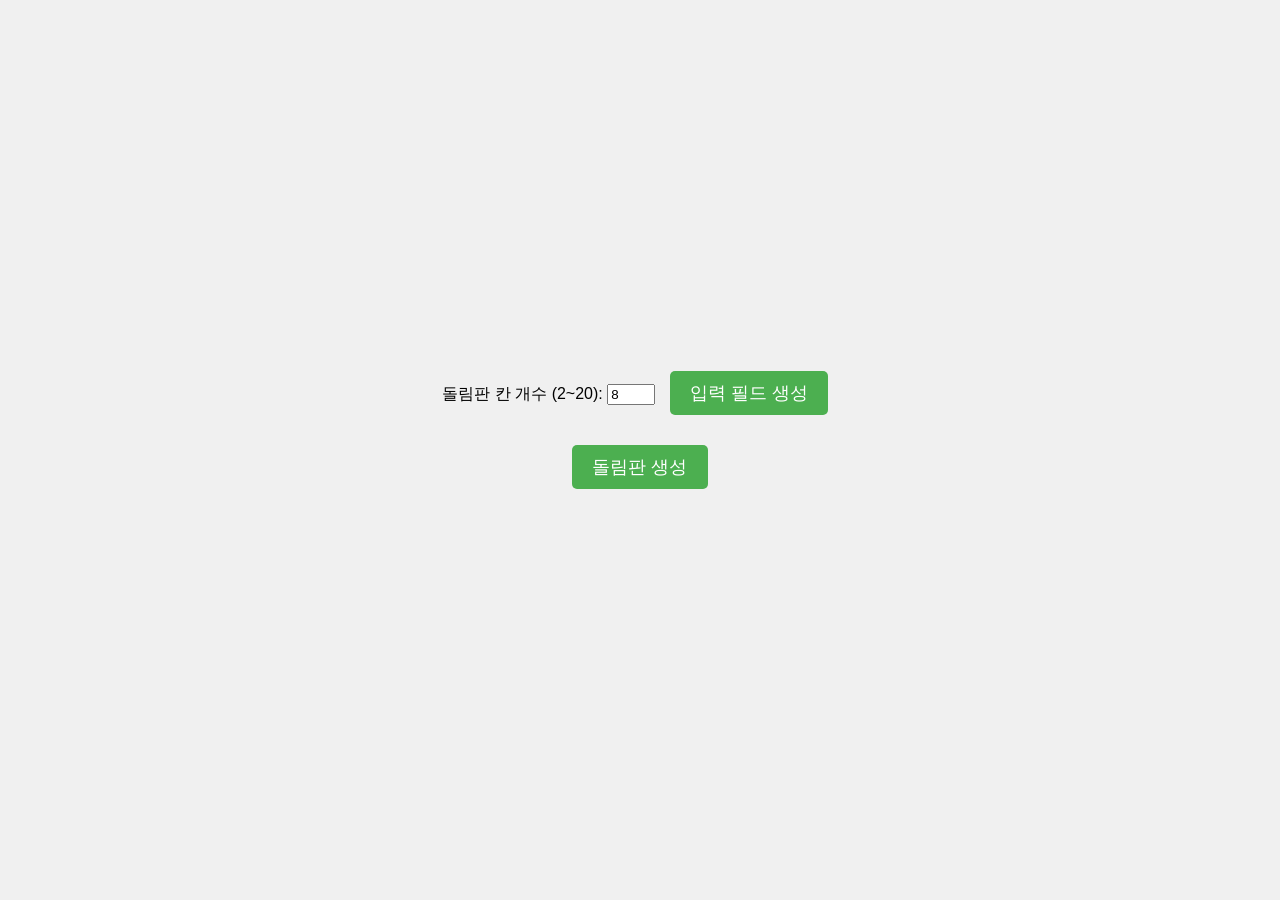
==== index.html @ 1a570a6e "init" ====
<!DOCTYPE html>
<html lang="ko">
<head>
    <meta charset="UTF-8">
    <meta name="viewport" content="width=device-width, initial-scale=1.0">
    <title>커스텀 돌림판 웹사이트</title>
    <style>
        body {
            display: flex;
            flex-direction: column;
            justify-content: center;
            align-items: center;
            height: 100vh;
            margin: 0;
            background-color: #f0f0f0;
            font-family: Arial, sans-serif;
        }
        .input-container {
            margin-bottom: 20px;
            text-align: center;
        }
        .sector-inputs {
            margin-top: 10px;
        }
        .sector-inputs input {
            width: 200px; /* 입력 필드 크기 증가 */
            margin: 5px;
        }
        .wheel-container {
            position: relative;
            width: 300px;
            height: 300px;
            display: none; /* 처음엔 숨김 */
        }
        .wheel {
            width: 100%;
            height: 100%;
            border-radius: 50%;
            background: conic-gradient(red 0% 50%, blue 50% 100%); /* 초기 예시 */
            transition: transform 2.5s ease-out; /* 속도 빠르게: 2.5초 */
            box-shadow: 0 0 10px rgba(0,0,0,0.3);
            position: relative;
        }
        .sector-label {
            position: absolute;
            top: 50%;
            left: 50%;
            transform: translate(-50%, -50%);
            width: 150px; /* 라벨 너비 조정 */
            text-align: right; /* 바깥쪽 정렬 */
            font-size: 14px;
            color: white;
            pointer-events: none;
        }
        .label-text {
            display: inline-block;
            transform: translateX(40px); /* 중심에서 바깥으로 이동 (반경 70% 정도) */
        }
        .arrow {
            position: absolute;
            bottom: -20px; /* 아래쪽으로 이동 */
            left: 50%;
            transform: translateX(-50%) rotate(180deg); /* 180도 회전 */
            width: 0;
            height: 0;
            border-left: 10px solid transparent;
            border-right: 10px solid transparent;
            border-bottom: 20px solid black; /* 원래 border-bottom 유지, 회전으로 위 향하게 */
        }
        .btn {
            padding: 10px 20px;
            font-size: 18px;
            cursor: pointer;
            background-color: #4CAF50;
            color: white;
            border: none;
            border-radius: 5px;
            margin: 10px;
        }
        .result {
            text-align: center;
            font-size: 20px;
            margin-top: 20px;
        }
    </style>
</head>
<body>
    <div class="input-container">
        <label for="sector-count">돌림판 칸 개수 (2~20):</label>
        <input type="number" id="sector-count" min="2" max="20" value="8">
        <button class="btn" onclick="generateSectorInputs()">입력 필드 생성</button>
        <div class="sector-inputs" id="sector-inputs"></div>
        <button class="btn" onclick="createWheel()">돌림판 생성</button>
    </div>
    <div class="wheel-container" id="wheel-container">
        <div class="wheel" id="wheel"></div>
        <div class="arrow"></div>
    </div>
    <button class="btn" id="spin-btn" onclick="spinWheel()" style="display:none;">돌리기</button>
    <div class="result" id="result"></div>

    <script>
        let sectors = [];
        const colors = ['red', 'orange', 'yellow', 'green', 'blue', 'indigo', 'violet', 'pink', 'cyan', 'magenta', 'lime', 'teal', 'purple', 'brown', 'gray', 'black', 'white', 'olive', 'navy', 'maroon']; // 색상 풀

        function generateSectorInputs() {
            const count = parseInt(document.getElementById('sector-count').value);
            const inputsDiv = document.getElementById('sector-inputs');
            inputsDiv.innerHTML = '';
            for (let i = 0; i < count; i++) {
                const input = document.createElement('input');
                input.type = 'text';
                input.placeholder = `칸 ${i+1} 이름`;
                inputsDiv.appendChild(input);
            }
        }

        function createWheel() {
            const countInput = document.getElementById('sector-count');
            const count = parseInt(countInput.value);
            const inputs = document.querySelectorAll('#sector-inputs input');
            sectors = Array.from(inputs).map(input => input.value || `칸 ${Array.from(inputs).indexOf(input)+1}`);

            if (sectors.length !== count) return alert('모든 칸 이름을 입력하세요!');

            const wheel = document.getElementById('wheel');
            const container = document.getElementById('wheel-container');
            const spinBtn = document.getElementById('spin-btn');

            // 동적 conic-gradient 생성
            let gradient = '';
            const angle = 100 / count;
            for (let i = 0; i < count; i++) {
                gradient += `${colors[i % colors.length]} ${i * angle}% ${(i + 1) * angle}%, `;
            }
            gradient = gradient.slice(0, -2); // 마지막 쉼표 제거
            wheel.style.background = `conic-gradient(${gradient})`;

            // 섹터 라벨 추가
            wheel.innerHTML = ''; // 기존 라벨 제거
            for (let i = 0; i < count; i++) {
                const label = document.createElement('div');
                label.className = 'sector-label';
                const rotation = (360 / count * i) + (180 / count); // 섹터 중앙
                label.style.transform = `rotate(${rotation}deg)`;
                const textSpan = document.createElement('span');
                textSpan.className = 'label-text';
                textSpan.style.transform = `rotate(-${rotation}deg)`; // counter-rotate로 텍스트 똑바로
                textSpan.innerText = sectors[i];
                label.appendChild(textSpan);
                wheel.appendChild(label);
            }

            container.style.display = 'block';
            spinBtn.style.display = 'block';
            countInput.disabled = true; // 생성 후 수정 방지
        }

        function spinWheel() {
            const wheel = document.getElementById('wheel');
            const result = document.getElementById('result');
            const randomDegree = Math.floor(Math.random() * 360) + 1440; // 최소 4바퀴로 더 동적하게
            wheel.style.transform = `rotate(${randomDegree}deg)`;

            setTimeout(() => {
                // 화살표가 180도 회전됐으니 오프셋 추가 (180도 shift)
                let adjustedDegree = (randomDegree + 180) % 360;
                const selectedIndex = Math.floor((sectors.length - (adjustedDegree / 360) * sectors.length) % sectors.length);
                const selected = sectors[selectedIndex];
                result.textContent = `당첨: ${selected}!`;
            }, 2500); // 애니메이션 시간과 맞춤 (2.5초)
        }
    </script>
</body>
</html>
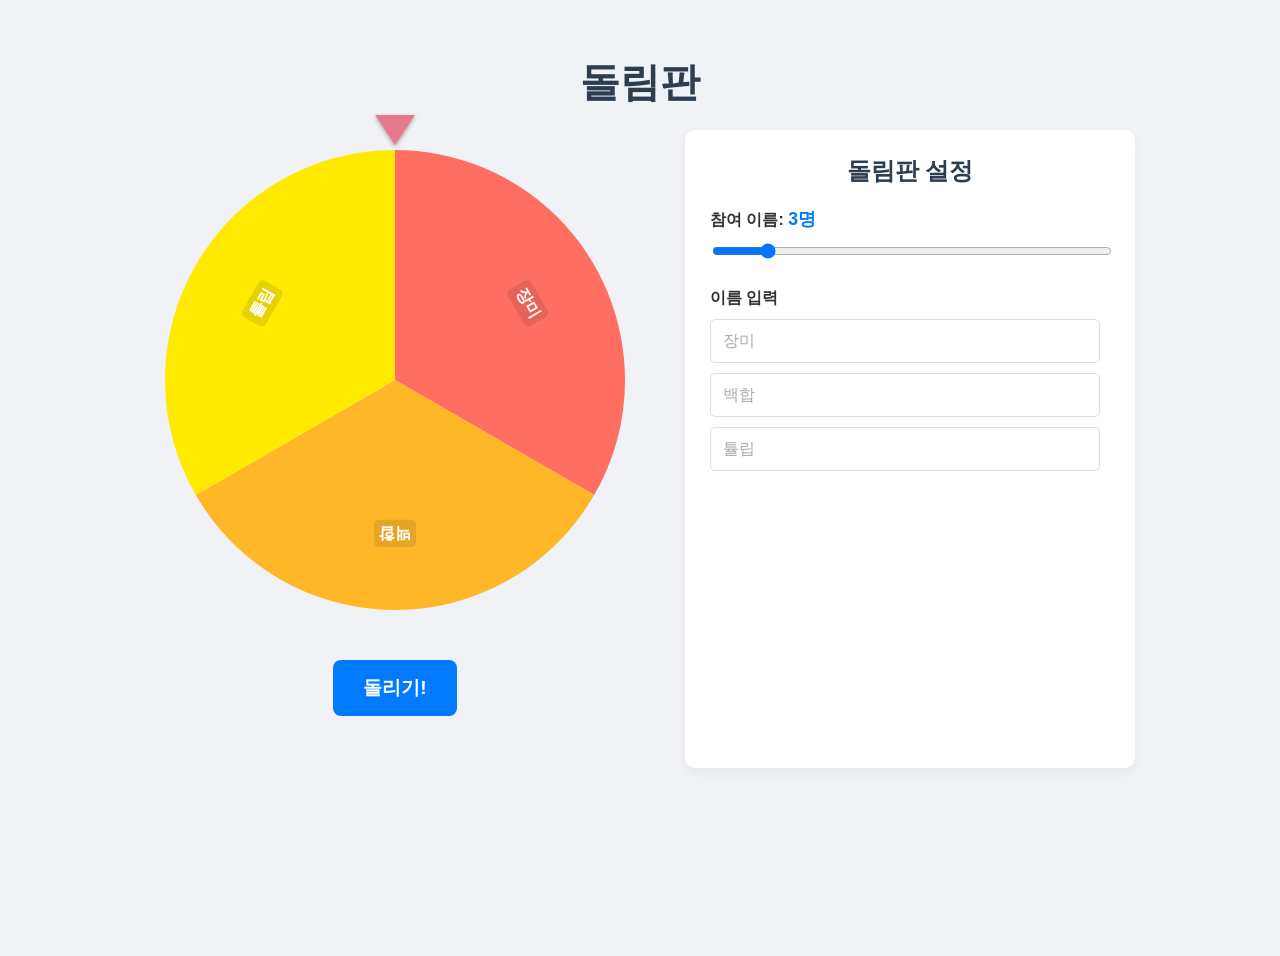
==== commit 2bdfc678: "New version" ====
--- a/index.html
+++ b/index.html
@@ -3,173 +3,444 @@
 <head>
     <meta charset="UTF-8">
     <meta name="viewport" content="width=device-width, initial-scale=1.0">
-    <title>커스텀 돌림판 웹사이트</title>
+    <title>돌림판</title>
     <style>
+        /* --- 기본 스타일 --- */
         body {
+            font-family: -apple-system, BlinkMacSystemFont, 'Segoe UI', Roboto, Oxygen,
+                Ubuntu, Cantarell, 'Open Sans', 'Helvetica Neue', sans-serif;
+            background-color: #f0f2f5;
+            color: #333;
             display: flex;
             flex-direction: column;
+            align-items: center;
+            padding: 20px;
+            min-height: 100vh;
+        }
+
+        .main-title {
+            text-align: center;
+            width: 100%;
+            color: #2c3e50;
+            margin-bottom: 20px;
+            font-size: 2.5rem;
+        }
+
+        .container {
+            display: flex;
+            flex-wrap: wrap;
             justify-content: center;
+            gap: 40px;
+            width: 100%;
+            max-width: 1200px;
+        }
+
+        /* --- 룰렛 영역 --- */
+        .roulette-section {
+            flex: 1;
+            display: flex;
+            flex-direction: column;
             align-items: center;
-            height: 100vh;
-            margin: 0;
-            background-color: #f0f0f0;
-            font-family: Arial, sans-serif;
-        }
-        .input-container {
+            min-width: 300px;
+            max-width: 500px;
+        }
+        
+        .roulette-container {
+            position: relative;
+            width: 100%;
+            padding-top: 100%; /* 1:1 비율 유지 */
             margin-bottom: 20px;
-            text-align: center;
-        }
-        .sector-inputs {
-            margin-top: 10px;
-        }
-        .sector-inputs input {
-            width: 200px; /* 입력 필드 크기 증가 */
-            margin: 5px;
-        }
-        .wheel-container {
-            position: relative;
-            width: 300px;
-            height: 300px;
-            display: none; /* 처음엔 숨김 */
-        }
-        .wheel {
-            width: 100%;
-            height: 100%;
-            border-radius: 50%;
-            background: conic-gradient(red 0% 50%, blue 50% 100%); /* 초기 예시 */
-            transition: transform 2.5s ease-out; /* 속도 빠르게: 2.5초 */
-            box-shadow: 0 0 10px rgba(0,0,0,0.3);
-            position: relative;
-        }
-        .sector-label {
+        }
+
+        .pointer {
             position: absolute;
-            top: 50%;
+            top: -15px;
             left: 50%;
-            transform: translate(-50%, -50%);
-            width: 150px; /* 라벨 너비 조정 */
-            text-align: right; /* 바깥쪽 정렬 */
-            font-size: 14px;
-            color: white;
-            pointer-events: none;
-        }
-        .label-text {
-            display: inline-block;
-            transform: translateX(40px); /* 중심에서 바깥으로 이동 (반경 70% 정도) */
-        }
-        .arrow {
-            position: absolute;
-            bottom: -20px; /* 아래쪽으로 이동 */
-            left: 50%;
-            transform: translateX(-50%) rotate(180deg); /* 180도 회전 */
+            transform: translateX(-50%);
             width: 0;
             height: 0;
-            border-left: 10px solid transparent;
-            border-right: 10px solid transparent;
-            border-bottom: 20px solid black; /* 원래 border-bottom 유지, 회전으로 위 향하게 */
-        }
-        .btn {
-            padding: 10px 20px;
-            font-size: 18px;
-            cursor: pointer;
-            background-color: #4CAF50;
+            border-left: 20px solid transparent;
+            border-right: 20px solid transparent;
+            border-top: 30px solid #E87A90;
+            z-index: 10;
+            filter: drop-shadow(0 2px 2px rgba(0, 0, 0, 0.3));
+        }
+
+        #rouletteCanvas {
+            position: absolute;
+            top: 0;
+            left: 0;
+            width: 100%;
+            height: 100%;
+            transition: transform 5s cubic-bezier(0.25, 0.1, 0.25, 1);
+        }
+
+        #spinButton {
+            background-color: #007BFF; 
             color: white;
             border: none;
+            padding: 15px 30px;
+            font-size: 1.2rem;
+            font-weight: bold;
+            border-radius: 8px;
+            cursor: pointer;
+            transition: background-color 0.3s;
+            margin-top: 10px;
+        }
+
+        #spinButton:hover {
+            background-color: #0056b3;
+        }
+
+        #spinButton:disabled {
+            background-color: #bdc3c7;
+            cursor: not-allowed;
+        }
+
+        /* --- 당첨 결과 표시 스타일 --- */
+        #winnerDisplay {
+            margin-top: 20px;
+            padding: 15px 25px;
+            background-color: #d4edda;
+            color: #155724;
+            border: 1px solid #c3e6cb;
+            border-radius: 8px;
+            font-size: 1.5rem;
+            font-weight: bold;
+            text-align: center;
+            min-width: 250px;
+            opacity: 0;
+            transition: opacity 0.5s ease-in-out;
+            box-shadow: 0 4px 8px rgba(0,0,0,0.1);
+        }
+        #winnerDisplay.show {
+            opacity: 1;
+        }
+
+        /* --- 설정 영역 --- */
+        .controls-section {
+            flex: 1;
+            min-width: 300px;
+            max-width: 400px;
+            background: #ffffff;
+            padding: 25px;
+            border-radius: 10px;
+            box-shadow: 0 4px 12px rgba(0, 0, 0, 0.05);
+        }
+
+        .controls-section h2 {
+            text-align: center;
+            margin-top: 0;
+            color: #2c3e50;
+        }
+
+        .control-group {
+            margin-bottom: 25px;
+        }
+
+        .control-group label {
+            display: block;
+            font-weight: bold;
+            margin-bottom: 10px;
+        }
+
+        /* 슬라이더 */
+        input[type="range"] {
+            width: 100%;
+            cursor: pointer;
+        }
+        
+        input[type="range"]:disabled {
+            cursor: not-allowed;
+        }
+
+        #playerCountDisplay {
+            font-weight: bold;
+            color: #007BFF;
+            font-size: 1.1rem;
+        }
+
+        /* 이름 입력 필드 */
+        #nameInputs {
+            display: grid;
+            grid-template-columns: 1fr;
+            gap: 10px;
+            max-height: 400px;
+            overflow-y: auto;
+            padding-right: 10px;
+        }
+        
+        #nameInputs input[type="text"] {
+            width: 100%;
+            padding: 12px;
+            border: 1px solid #ddd;
             border-radius: 5px;
-            margin: 10px;
-        }
-        .result {
-            text-align: center;
-            font-size: 20px;
-            margin-top: 20px;
+            box-sizing: border-box; 
+            font-size: 1rem;
+        }
+        
+        #nameInputs input[type="text"]::placeholder {
+            color: #aaa;
+        }
+        
+        /* 반응형 */
+        @media (max-width: 800px) {
+            .main-title {
+                font-size: 2rem;
+            }
+            .container {
+                flex-direction: column;
+                align-items: center;
+            }
+            .roulette-section, .controls-section {
+                width: 100%;
+                max-width: 500px;
+            }
+            .roulette-section {
+                order: 1; 
+            }
+            .controls-section {
+                order: 2; 
+            }
         }
     </style>
 </head>
 <body>
-    <div class="input-container">
-        <label for="sector-count">돌림판 칸 개수 (2~20):</label>
-        <input type="number" id="sector-count" min="2" max="20" value="8">
-        <button class="btn" onclick="generateSectorInputs()">입력 필드 생성</button>
-        <div class="sector-inputs" id="sector-inputs"></div>
-        <button class="btn" onclick="createWheel()">돌림판 생성</button>
+
+    <h1 class="main-title">돌림판</h1>
+
+    <div class="container">
+        <div class="roulette-section">
+            <div class="roulette-container">
+                <div class="pointer"></div>
+                <canvas id="rouletteCanvas" width="500" height="500"></canvas>
+            </div>
+            <button id="spinButton">돌리기!</button>
+            <div id="winnerDisplay"></div>
+        </div>
+
+        <div class="controls-section">
+            <h2>돌림판 설정</h2>
+            
+            <div class="control-group">
+                <label for="playerCount">참여 이름: <span id="playerCountDisplay">3명</span></label>
+                <input type="range" id="playerCount" min="2" max="10" value="3">
+            </div>
+
+            <div class="control-group">
+                <label>이름 입력</label>
+                <div id="nameInputs">
+                    </div>
+            </div>
+        </div>
     </div>
-    <div class="wheel-container" id="wheel-container">
-        <div class="wheel" id="wheel"></div>
-        <div class="arrow"></div>
-    </div>
-    <button class="btn" id="spin-btn" onclick="spinWheel()" style="display:none;">돌리기</button>
-    <div class="result" id="result"></div>
 
     <script>
-        let sectors = [];
-        const colors = ['red', 'orange', 'yellow', 'green', 'blue', 'indigo', 'violet', 'pink', 'cyan', 'magenta', 'lime', 'teal', 'purple', 'brown', 'gray', 'black', 'white', 'olive', 'navy', 'maroon']; // 색상 풀
-
-        function generateSectorInputs() {
-            const count = parseInt(document.getElementById('sector-count').value);
-            const inputsDiv = document.getElementById('sector-inputs');
-            inputsDiv.innerHTML = '';
-            for (let i = 0; i < count; i++) {
-                const input = document.createElement('input');
-                input.type = 'text';
-                input.placeholder = `칸 ${i+1} 이름`;
-                inputsDiv.appendChild(input);
-            }
-        }
-
-        function createWheel() {
-            const countInput = document.getElementById('sector-count');
-            const count = parseInt(countInput.value);
-            const inputs = document.querySelectorAll('#sector-inputs input');
-            sectors = Array.from(inputs).map(input => input.value || `칸 ${Array.from(inputs).indexOf(input)+1}`);
-
-            if (sectors.length !== count) return alert('모든 칸 이름을 입력하세요!');
-
-            const wheel = document.getElementById('wheel');
-            const container = document.getElementById('wheel-container');
-            const spinBtn = document.getElementById('spin-btn');
-
-            // 동적 conic-gradient 생성
-            let gradient = '';
-            const angle = 100 / count;
-            for (let i = 0; i < count; i++) {
-                gradient += `${colors[i % colors.length]} ${i * angle}% ${(i + 1) * angle}%, `;
-            }
-            gradient = gradient.slice(0, -2); // 마지막 쉼표 제거
-            wheel.style.background = `conic-gradient(${gradient})`;
-
-            // 섹터 라벨 추가
-            wheel.innerHTML = ''; // 기존 라벨 제거
-            for (let i = 0; i < count; i++) {
-                const label = document.createElement('div');
-                label.className = 'sector-label';
-                const rotation = (360 / count * i) + (180 / count); // 섹터 중앙
-                label.style.transform = `rotate(${rotation}deg)`;
-                const textSpan = document.createElement('span');
-                textSpan.className = 'label-text';
-                textSpan.style.transform = `rotate(-${rotation}deg)`; // counter-rotate로 텍스트 똑바로
-                textSpan.innerText = sectors[i];
-                label.appendChild(textSpan);
-                wheel.appendChild(label);
-            }
-
-            container.style.display = 'block';
-            spinBtn.style.display = 'block';
-            countInput.disabled = true; // 생성 후 수정 방지
-        }
-
-        function spinWheel() {
-            const wheel = document.getElementById('wheel');
-            const result = document.getElementById('result');
-            const randomDegree = Math.floor(Math.random() * 360) + 1440; // 최소 4바퀴로 더 동적하게
-            wheel.style.transform = `rotate(${randomDegree}deg)`;
-
-            setTimeout(() => {
-                // 화살표가 180도 회전됐으니 오프셋 추가 (180도 shift)
-                let adjustedDegree = (randomDegree + 180) % 360;
-                const selectedIndex = Math.floor((sectors.length - (adjustedDegree / 360) * sectors.length) % sectors.length);
-                const selected = sectors[selectedIndex];
-                result.textContent = `당첨: ${selected}!`;
-            }, 2500); // 애니메이션 시간과 맞춤 (2.5초)
-        }
+        document.addEventListener('DOMContentLoaded', () => {
+            // DOM 요소
+            const canvas = document.getElementById('rouletteCanvas');
+            const ctx = canvas.getContext('2d');
+            const spinButton = document.getElementById('spinButton');
+            const slider = document.getElementById('playerCount');
+            const playerCountDisplay = document.getElementById('playerCountDisplay');
+            const nameInputsContainer = document.getElementById('nameInputs');
+            const winnerDisplay = document.getElementById('winnerDisplay');
+
+            // 기본값
+            const defaultFlowerNames = [
+                '장미', '백합', '튤립', '국화', '민들레', '해바라기', '코스모스', '진달래', '벚꽃', '수국'
+            ];
+            
+            // 룰렛 색상
+            const colors = [
+                '#FF6F61', '#FFB627', '#FFEA00', '#8BD346', '#00BFFF',
+                '#4169E1', '#8A2BE2', '#FF69B4', '#A020F0', '#FF1493'
+            ];
+
+            let options = [];
+            let currentRotation = 0;
+            let isSpinning = false;
+            let winnerDisplayTimeout;
+
+            // 1. 인원 수에 맞게 이름 입력 필드 생성
+            function generateNameInputs(count) {
+                nameInputsContainer.innerHTML = ''; 
+                options = []; 
+
+                for (let i = 0; i < count; i++) {
+                    const defaultName = defaultFlowerNames[i % defaultFlowerNames.length];
+                    options.push(defaultName); 
+
+                    const input = document.createElement('input');
+                    input.type = 'text';
+                    input.placeholder = defaultName;
+                    input.dataset.index = i;
+                    
+                    input.addEventListener('input', (e) => {
+                        options[i] = e.target.value || e.target.placeholder;
+                        drawRouletteWheel(); 
+                    });
+
+                    nameInputsContainer.appendChild(input);
+                }
+            }
+
+            // 2. 룰렛 그리기 (*** 수정된 부분 ***)
+            function drawRouletteWheel() {
+                const numOptions = options.length;
+                if (numOptions === 0) return;
+
+                const arcSize = (2 * Math.PI) / numOptions;
+                const canvasSize = canvas.width;
+                const center = canvasSize / 2;
+                const radius = center - 20;
+                const startDrawingAngle = -Math.PI / 2; 
+
+                ctx.clearRect(0, 0, canvasSize, canvasSize);
+                
+                const fontSize = 16;
+                ctx.font = `bold ${fontSize}px Arial`;
+
+                for (let i = 0; i < numOptions; i++) {
+                    const segmentStartAngle = startDrawingAngle + i * arcSize;
+
+                    // 1) 세그먼트(조각) 그리기
+                    ctx.beginPath();
+                    ctx.fillStyle = colors[i % colors.length];
+                    ctx.moveTo(center, center);
+                    ctx.arc(center, center, radius, segmentStartAngle, segmentStartAngle + arcSize);
+                    ctx.lineTo(center, center);
+                    ctx.fill();
+
+                    ctx.save();
+                    
+                    // 2) 텍스트를 위한 좌표계 설정
+                    const textAngle = segmentStartAngle + arcSize / 2;
+                    const textX = center + (radius / 1.5) * Math.cos(textAngle);
+                    const textY = center + (radius / 1.5) * Math.sin(textAngle);
+                    
+                    ctx.translate(textX, textY);
+                    ctx.rotate(textAngle + Math.PI / 2); 
+
+                    // 3) 텍스트 그리기 (배경 포함)
+                    const text = options[i];
+                    const textMetrics = ctx.measureText(text);
+                    const textWidth = textMetrics.width;
+                    const textHeight = fontSize * 1.2; // 폰트 크기 기반 높이
+
+                    // [수정] 패딩 값 정의
+                    const hPadding = 10; // 좌우 여백 (양쪽 합 10)
+                    const vPadding = 8;  // 상하 여백 (양쪽 합 8)
+                    const borderRadius = 5; // 모서리 둥글기 5px
+
+                    const rectWidth = textWidth + hPadding;
+                    const rectHeight = textHeight + vPadding;
+                    const rectX = -rectWidth / 2;
+                    const rectY = -rectHeight / 2; // (0,0)을 기준으로 중앙 배치
+                    
+                    ctx.textAlign = 'center';
+                    ctx.textBaseline = 'middle';
+                    
+                    // [수정] fillRect -> roundRect로 변경
+                    ctx.fillStyle = 'rgba(0, 0, 0, 0.1)';
+                    ctx.beginPath(); // 경로 시작
+                    ctx.roundRect(rectX, rectY, rectWidth, rectHeight, borderRadius);
+                    ctx.fill(); // 채우기
+
+                    // 텍스트 그리기 (흰색)
+                    ctx.fillStyle = '#FFFFFF';
+                    ctx.fillText(text, 0, 0); // (0,0)에 정확히 중앙 정렬
+
+                    ctx.restore();
+                }
+            }
+
+            // 3. 룰렛 돌리기
+            function spin() {
+                if (isSpinning) return;
+                isSpinning = true;
+                spinButton.disabled = true;
+                slider.disabled = true; 
+                
+                clearTimeout(winnerDisplayTimeout);
+                winnerDisplay.classList.remove('show');
+                winnerDisplay.textContent = '';
+
+
+                const randomExtraRotation = Math.random() * 360;
+                const totalRotation = 360 * 5 + randomExtraRotation;
+                const newRotation = currentRotation + totalRotation;
+
+                canvas.style.transition = 'transform 5s cubic-bezier(0.25, 0.1, 0.25, 1)';
+                canvas.style.transform = `rotate(${newRotation}deg)`;
+
+                setTimeout(() => {
+                    canvas.style.transition = 'none';
+                    
+                    const finalAngle = newRotation % 360;
+                    currentRotation = finalAngle;
+                    canvas.style.transform = `rotate(${finalAngle}deg)`;
+
+                    const numOptions = options.length;
+                    const arcSizeDeg = 360 / numOptions;
+                    const pointerAngle = (360 - finalAngle) % 360; 
+                    const winningIndex = Math.floor(pointerAngle / arcSizeDeg);
+                    
+                    winnerDisplay.textContent = `🎉 ${options[winningIndex]} 님 당첨! 🎉`;
+                    winnerDisplay.classList.add('show');
+                    
+                    winnerDisplayTimeout = setTimeout(() => {
+                        winnerDisplay.classList.remove('show');
+                    }, 5000); 
+
+                    isSpinning = false;
+                    spinButton.disabled = false;
+                    slider.disabled = false; 
+                    
+                }, 5000); 
+            }
+
+            // --- 이벤트 리스너 연결 ---
+
+            // 슬라이더 조작 시
+            slider.addEventListener('input', (e) => {
+                canvas.style.transition = 'none';
+                canvas.style.transform = 'rotate(0deg)';
+                currentRotation = 0;
+                
+                const count = parseInt(e.target.value);
+                playerCountDisplay.textContent = `${count}명`;
+                generateNameInputs(count);
+                drawRouletteWheel();
+
+                clearTimeout(winnerDisplayTimeout);
+                winnerDisplay.classList.remove('show');
+                winnerDisplay.textContent = '';
+            });
+
+            // 돌리기 버튼 클릭 시
+            spinButton.addEventListener('click', spin);
+
+            // --- 초기화 실행 ---
+            function init() {
+                const initialCount = parseInt(slider.value);
+                playerCountDisplay.textContent = `${initialCount}명`;
+                generateNameInputs(initialCount);
+                drawRouletteWheel();
+            }
+
+            init();
+        });
     </script>
 </body>
-</html>+<!-- Google tag (gtag.js) -->
+<script async src="https://www.googletagmanager.com/gtag/js?id=511342205"></script>
+<script>
+  window.dataLayer = window.dataLayer || [];
+  function gtag(){dataLayer.push(arguments);}
+  gtag('js', new Date());
+
+  gtag('config', '511342205');
+</script>
+</html>
+
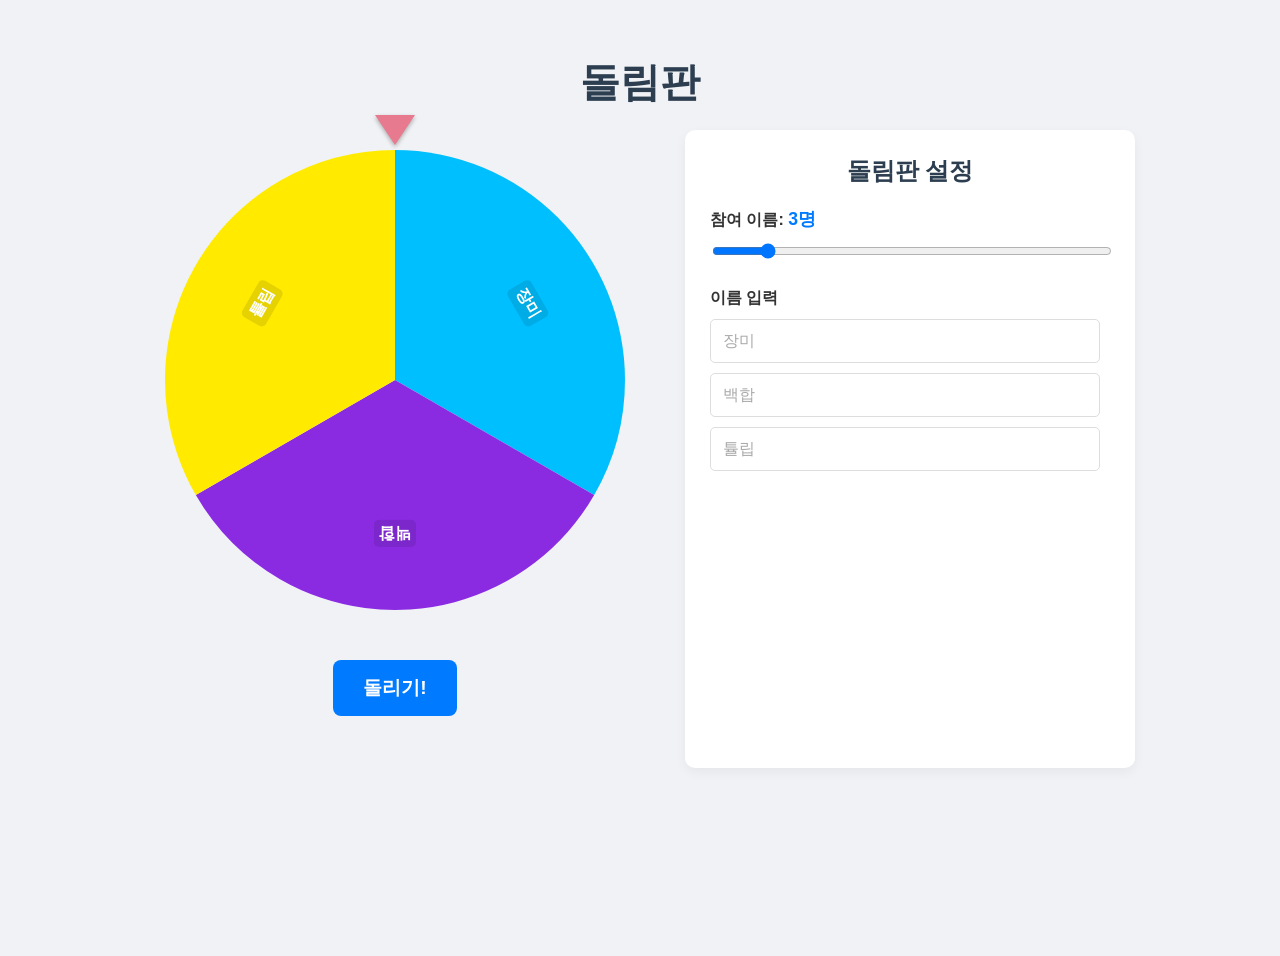
==== commit 508ebcee: "added  the GA" ====
--- a/index.html
+++ b/index.html
@@ -253,8 +253,8 @@
             
             // 룰렛 색상
             const colors = [
-                '#FF6F61', '#FFB627', '#FFEA00', '#8BD346', '#00BFFF',
-                '#4169E1', '#8A2BE2', '#FF69B4', '#A020F0', '#FF1493'
+                '#00BFFF', '#8A2BE2', '#FFEA00', '#8BD346', '#4169E1',
+                '#FFB627', '#FF69B4', '#A020F0', '#FF1493', '#FF6F61'
             ];
 
             let options = [];
@@ -434,13 +434,13 @@
     </script>
 </body>
 <!-- Google tag (gtag.js) -->
-<script async src="https://www.googletagmanager.com/gtag/js?id=511342205"></script>
+<script async src="https://www.googletagmanager.com/gtag/js?id=G-1GHWBY4RWK"></script>
 <script>
   window.dataLayer = window.dataLayer || [];
   function gtag(){dataLayer.push(arguments);}
   gtag('js', new Date());
 
-  gtag('config', '511342205');
+  gtag('config', 'G-1GHWBY4RWK');
 </script>
 </html>
 
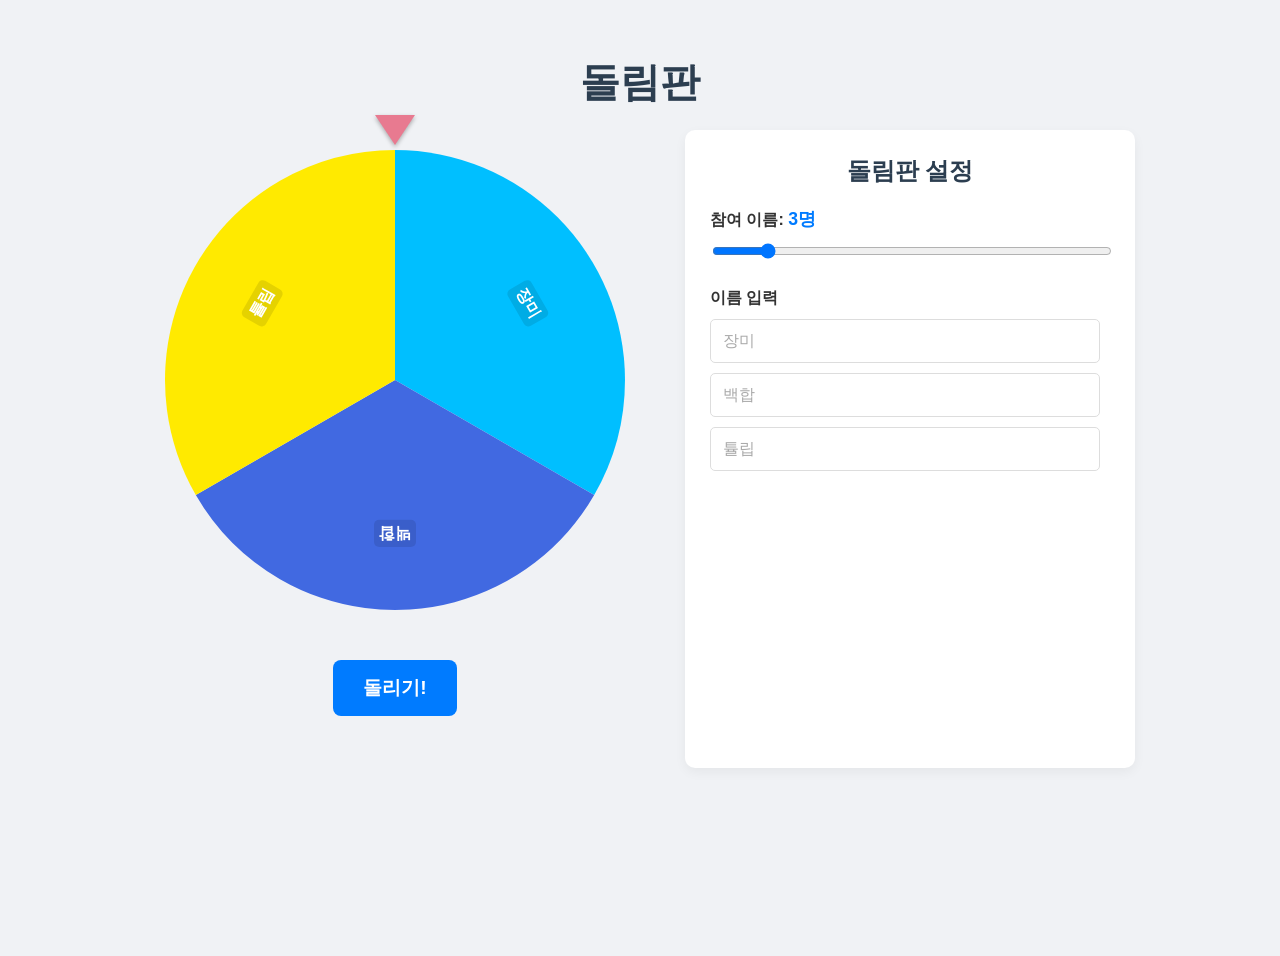
==== commit 4b140a1b: "chage roulette color" ====
--- a/index.html
+++ b/index.html
@@ -253,7 +253,7 @@
             
             // 룰렛 색상
             const colors = [
-                '#00BFFF', '#8A2BE2', '#FFEA00', '#8BD346', '#4169E1',
+                '#00BFFF', '#4169E1', '#FFEA00', '#8BD346', '#8A2BE2',
                 '#FFB627', '#FF69B4', '#A020F0', '#FF1493', '#FF6F61'
             ];
 
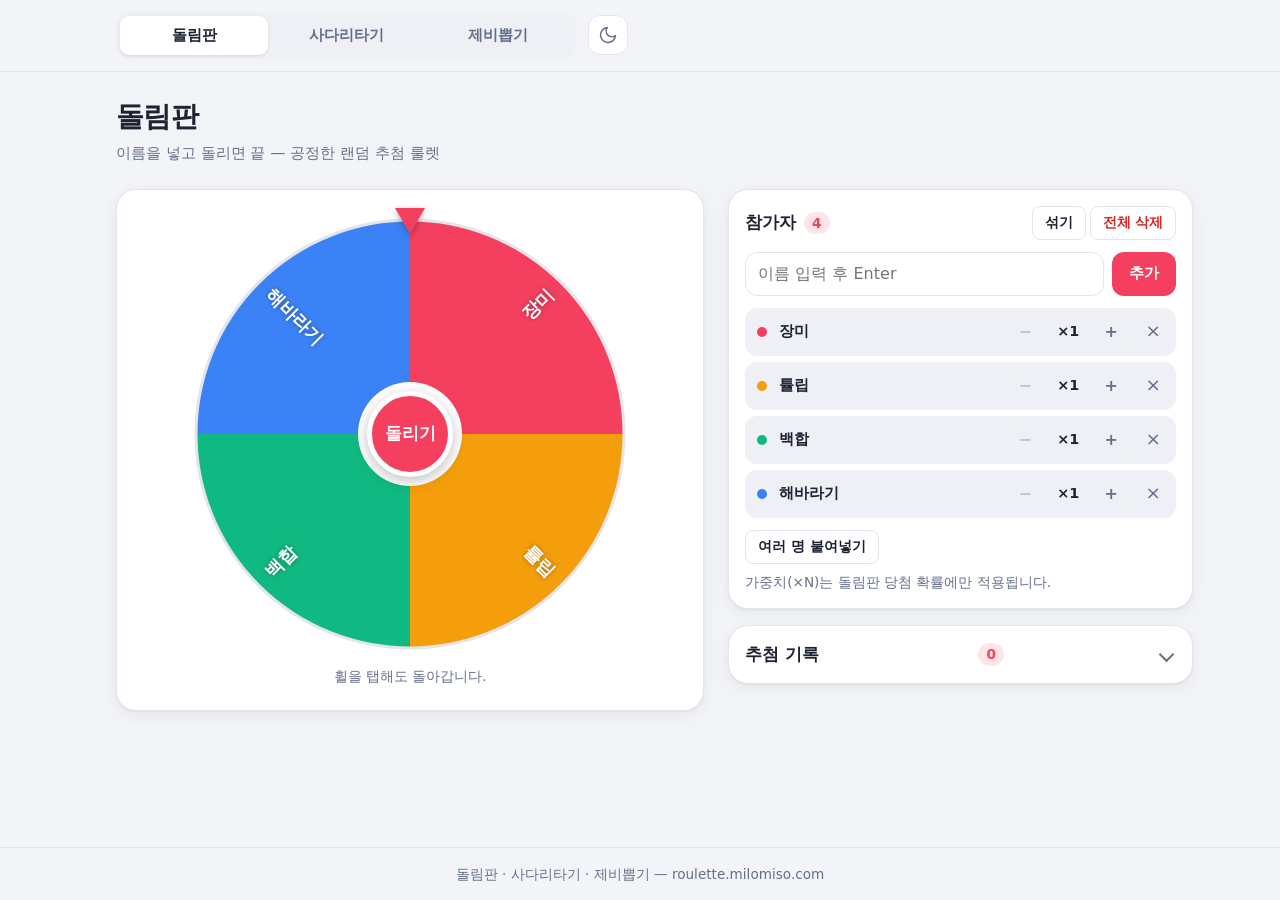
==== commit 0e81edd4: "Rebuild as a Korean random-picker suite: 돌림판 + 사다리타기 + 제비뽑기 - Multi-page vanilla HTML/CSS/JS (no bui" ====
--- a/index.html
+++ b/index.html
@@ -3,444 +3,79 @@
 <head>
     <meta charset="UTF-8">
     <meta name="viewport" content="width=device-width, initial-scale=1.0">
-    <title>돌림판</title>
-    <style>
-        /* --- 기본 스타일 --- */
-        body {
-            font-family: -apple-system, BlinkMacSystemFont, 'Segoe UI', Roboto, Oxygen,
-                Ubuntu, Cantarell, 'Open Sans', 'Helvetica Neue', sans-serif;
-            background-color: #f0f2f5;
-            color: #333;
-            display: flex;
-            flex-direction: column;
-            align-items: center;
-            padding: 20px;
-            min-height: 100vh;
-        }
+    <title>돌림판 - 온라인 랜덤 추첨 룰렛</title>
+    <meta name="description" content="이름을 입력하고 돌림판을 돌려 공정하게 추첨하세요. 무제한 참가자, 가중치 설정, 당첨자 제외 재추첨, 자동 저장까지 되는 무료 온라인 룰렛.">
+    <meta property="og:type" content="website">
+    <meta property="og:title" content="돌림판 - 온라인 랜덤 추첨 룰렛">
+    <meta property="og:description" content="이름을 입력하고 돌림판을 돌려 공정하게 추첨하세요. 가중치, 당첨자 제외 재추첨, 자동 저장 지원.">
+    <meta property="og:url" content="https://roulette.milomiso.com/">
+    <meta name="theme-color" media="(prefers-color-scheme: light)" content="#f3f4f8">
+    <meta name="theme-color" media="(prefers-color-scheme: dark)" content="#0f1117">
+    <link rel="canonical" href="https://roulette.milomiso.com/">
+    <link rel="icon" type="image/svg+xml" href="favicon.svg">
+    <link rel="stylesheet" href="css/style.css">
+    <script src="js/theme.js"></script>
+    <script defer src="js/storage.js"></script>
+    <script defer src="js/ui.js"></script>
+    <script defer src="js/roulette.js"></script>
+    <script async src="https://pagead2.googlesyndication.com/pagead/js/adsbygoogle.js?client=ca-pub-7277107475599201" crossorigin="anonymous"></script>
+    <!-- Google tag (gtag.js) -->
+    <script async src="https://www.googletagmanager.com/gtag/js?id=G-1GHWBY4RWK"></script>
+    <script>
+      window.dataLayer = window.dataLayer || [];
+      function gtag(){dataLayer.push(arguments);}
+      gtag('js', new Date());
 
-        .main-title {
-            text-align: center;
-            width: 100%;
-            color: #2c3e50;
-            margin-bottom: 20px;
-            font-size: 2.5rem;
-        }
-
-        .container {
-            display: flex;
-            flex-wrap: wrap;
-            justify-content: center;
-            gap: 40px;
-            width: 100%;
-            max-width: 1200px;
-        }
-
-        /* --- 룰렛 영역 --- */
-        .roulette-section {
-            flex: 1;
-            display: flex;
-            flex-direction: column;
-            align-items: center;
-            min-width: 300px;
-            max-width: 500px;
-        }
-        
-        .roulette-container {
-            position: relative;
-            width: 100%;
-            padding-top: 100%; /* 1:1 비율 유지 */
-            margin-bottom: 20px;
-        }
-
-        .pointer {
-            position: absolute;
-            top: -15px;
-            left: 50%;
-            transform: translateX(-50%);
-            width: 0;
-            height: 0;
-            border-left: 20px solid transparent;
-            border-right: 20px solid transparent;
-            border-top: 30px solid #E87A90;
-            z-index: 10;
-            filter: drop-shadow(0 2px 2px rgba(0, 0, 0, 0.3));
-        }
-
-        #rouletteCanvas {
-            position: absolute;
-            top: 0;
-            left: 0;
-            width: 100%;
-            height: 100%;
-            transition: transform 5s cubic-bezier(0.25, 0.1, 0.25, 1);
-        }
-
-        #spinButton {
-            background-color: #007BFF; 
-            color: white;
-            border: none;
-            padding: 15px 30px;
-            font-size: 1.2rem;
-            font-weight: bold;
-            border-radius: 8px;
-            cursor: pointer;
-            transition: background-color 0.3s;
-            margin-top: 10px;
-        }
-
-        #spinButton:hover {
-            background-color: #0056b3;
-        }
-
-        #spinButton:disabled {
-            background-color: #bdc3c7;
-            cursor: not-allowed;
-        }
-
-        /* --- 당첨 결과 표시 스타일 --- */
-        #winnerDisplay {
-            margin-top: 20px;
-            padding: 15px 25px;
-            background-color: #d4edda;
-            color: #155724;
-            border: 1px solid #c3e6cb;
-            border-radius: 8px;
-            font-size: 1.5rem;
-            font-weight: bold;
-            text-align: center;
-            min-width: 250px;
-            opacity: 0;
-            transition: opacity 0.5s ease-in-out;
-            box-shadow: 0 4px 8px rgba(0,0,0,0.1);
-        }
-        #winnerDisplay.show {
-            opacity: 1;
-        }
-
-        /* --- 설정 영역 --- */
-        .controls-section {
-            flex: 1;
-            min-width: 300px;
-            max-width: 400px;
-            background: #ffffff;
-            padding: 25px;
-            border-radius: 10px;
-            box-shadow: 0 4px 12px rgba(0, 0, 0, 0.05);
-        }
-
-        .controls-section h2 {
-            text-align: center;
-            margin-top: 0;
-            color: #2c3e50;
-        }
-
-        .control-group {
-            margin-bottom: 25px;
-        }
-
-        .control-group label {
-            display: block;
-            font-weight: bold;
-            margin-bottom: 10px;
-        }
-
-        /* 슬라이더 */
-        input[type="range"] {
-            width: 100%;
-            cursor: pointer;
-        }
-        
-        input[type="range"]:disabled {
-            cursor: not-allowed;
-        }
-
-        #playerCountDisplay {
-            font-weight: bold;
-            color: #007BFF;
-            font-size: 1.1rem;
-        }
-
-        /* 이름 입력 필드 */
-        #nameInputs {
-            display: grid;
-            grid-template-columns: 1fr;
-            gap: 10px;
-            max-height: 400px;
-            overflow-y: auto;
-            padding-right: 10px;
-        }
-        
-        #nameInputs input[type="text"] {
-            width: 100%;
-            padding: 12px;
-            border: 1px solid #ddd;
-            border-radius: 5px;
-            box-sizing: border-box; 
-            font-size: 1rem;
-        }
-        
-        #nameInputs input[type="text"]::placeholder {
-            color: #aaa;
-        }
-        
-        /* 반응형 */
-        @media (max-width: 800px) {
-            .main-title {
-                font-size: 2rem;
-            }
-            .container {
-                flex-direction: column;
-                align-items: center;
-            }
-            .roulette-section, .controls-section {
-                width: 100%;
-                max-width: 500px;
-            }
-            .roulette-section {
-                order: 1; 
-            }
-            .controls-section {
-                order: 2; 
-            }
-        }
-    </style>
+      gtag('config', 'G-1GHWBY4RWK');
+    </script>
 </head>
 <body>
 
-    <h1 class="main-title">돌림판</h1>
+    <header class="site-header">
+        <div class="header-inner">
+            <nav class="tabs" aria-label="추첨 도구 선택">
+                <a href="./" class="tab active" aria-current="page">돌림판</a>
+                <a href="ladder.html" class="tab">사다리타기</a>
+                <a href="lots.html" class="tab">제비뽑기</a>
+            </nav>
+            <button id="themeToggle" class="theme-toggle" type="button" aria-label="라이트/다크 모드 전환">
+                <svg class="icon-sun" viewBox="0 0 24 24" aria-hidden="true"><circle cx="12" cy="12" r="4"></circle><path d="M12 2v2M12 20v2M4.9 4.9l1.4 1.4M17.7 17.7l1.4 1.4M2 12h2M20 12h2M4.9 19.1l1.4-1.4M17.7 6.3l1.4-1.4"></path></svg>
+                <svg class="icon-moon" viewBox="0 0 24 24" aria-hidden="true"><path d="M21 12.8A9 9 0 1 1 11.2 3a7 7 0 0 0 9.8 9.8z"></path></svg>
+            </button>
+        </div>
+    </header>
 
-    <div class="container">
-        <div class="roulette-section">
-            <div class="roulette-container">
-                <div class="pointer"></div>
-                <canvas id="rouletteCanvas" width="500" height="500"></canvas>
-            </div>
-            <button id="spinButton">돌리기!</button>
-            <div id="winnerDisplay"></div>
-        </div>
+    <main class="page">
+        <h1 class="page-title">돌림판</h1>
+        <p class="page-subtitle">이름을 넣고 돌리면 끝 — 공정한 랜덤 추첨 룰렛</p>
 
-        <div class="controls-section">
-            <h2>돌림판 설정</h2>
-            
-            <div class="control-group">
-                <label for="playerCount">참여 이름: <span id="playerCountDisplay">3명</span></label>
-                <input type="range" id="playerCount" min="2" max="10" value="3">
-            </div>
+        <div class="layout-split">
+            <section class="card wheel-card" aria-label="돌림판">
+                <div class="wheel-wrap">
+                    <div class="wheel-pointer" aria-hidden="true"></div>
+                    <canvas id="wheelCanvas"></canvas>
+                    <button id="spinBtn" class="wheel-center-btn" type="button">돌리기</button>
+                </div>
+                <p id="wheelHint" class="hint wheel-hint" aria-live="polite"></p>
+            </section>
 
-            <div class="control-group">
-                <label>이름 입력</label>
-                <div id="nameInputs">
-                    </div>
+            <div class="side-col">
+                <div id="entryPanel"></div>
+                <div id="historyPanel"></div>
             </div>
         </div>
-    </div>
+    </main>
 
-    <script>
-        document.addEventListener('DOMContentLoaded', () => {
-            // DOM 요소
-            const canvas = document.getElementById('rouletteCanvas');
-            const ctx = canvas.getContext('2d');
-            const spinButton = document.getElementById('spinButton');
-            const slider = document.getElementById('playerCount');
-            const playerCountDisplay = document.getElementById('playerCountDisplay');
-            const nameInputsContainer = document.getElementById('nameInputs');
-            const winnerDisplay = document.getElementById('winnerDisplay');
+    <footer class="site-footer">돌림판 · 사다리타기 · 제비뽑기 — roulette.milomiso.com</footer>
 
-            // 기본값
-            const defaultFlowerNames = [
-                '장미', '백합', '튤립', '국화', '민들레', '해바라기', '코스모스', '진달래', '벚꽃', '수국'
-            ];
-            
-            // 룰렛 색상
-            const colors = [
-                '#00BFFF', '#4169E1', '#FFEA00', '#8BD346', '#8A2BE2',
-                '#FFB627', '#FF69B4', '#A020F0', '#FF1493', '#FF6F61'
-            ];
+    <dialog id="winnerDialog" aria-labelledby="winnerName">
+        <p class="dialog-label">🎉 당첨 🎉</p>
+        <p id="winnerName" class="winner-name" aria-live="assertive"></p>
+        <div class="dialog-actions">
+            <button id="removeRespinBtn" class="btn btn-primary" type="button">제외하고 다시 돌리기</button>
+            <button id="closeWinnerBtn" class="btn btn-ghost" type="button">닫기</button>
+        </div>
+    </dialog>
 
-            let options = [];
-            let currentRotation = 0;
-            let isSpinning = false;
-            let winnerDisplayTimeout;
-
-            // 1. 인원 수에 맞게 이름 입력 필드 생성
-            function generateNameInputs(count) {
-                nameInputsContainer.innerHTML = ''; 
-                options = []; 
-
-                for (let i = 0; i < count; i++) {
-                    const defaultName = defaultFlowerNames[i % defaultFlowerNames.length];
-                    options.push(defaultName); 
-
-                    const input = document.createElement('input');
-                    input.type = 'text';
-                    input.placeholder = defaultName;
-                    input.dataset.index = i;
-                    
-                    input.addEventListener('input', (e) => {
-                        options[i] = e.target.value || e.target.placeholder;
-                        drawRouletteWheel(); 
-                    });
-
-                    nameInputsContainer.appendChild(input);
-                }
-            }
-
-            // 2. 룰렛 그리기 (*** 수정된 부분 ***)
-            function drawRouletteWheel() {
-                const numOptions = options.length;
-                if (numOptions === 0) return;
-
-                const arcSize = (2 * Math.PI) / numOptions;
-                const canvasSize = canvas.width;
-                const center = canvasSize / 2;
-                const radius = center - 20;
-                const startDrawingAngle = -Math.PI / 2; 
-
-                ctx.clearRect(0, 0, canvasSize, canvasSize);
-                
-                const fontSize = 16;
-                ctx.font = `bold ${fontSize}px Arial`;
-
-                for (let i = 0; i < numOptions; i++) {
-                    const segmentStartAngle = startDrawingAngle + i * arcSize;
-
-                    // 1) 세그먼트(조각) 그리기
-                    ctx.beginPath();
-                    ctx.fillStyle = colors[i % colors.length];
-                    ctx.moveTo(center, center);
-                    ctx.arc(center, center, radius, segmentStartAngle, segmentStartAngle + arcSize);
-                    ctx.lineTo(center, center);
-                    ctx.fill();
-
-                    ctx.save();
-                    
-                    // 2) 텍스트를 위한 좌표계 설정
-                    const textAngle = segmentStartAngle + arcSize / 2;
-                    const textX = center + (radius / 1.5) * Math.cos(textAngle);
-                    const textY = center + (radius / 1.5) * Math.sin(textAngle);
-                    
-                    ctx.translate(textX, textY);
-                    ctx.rotate(textAngle + Math.PI / 2); 
-
-                    // 3) 텍스트 그리기 (배경 포함)
-                    const text = options[i];
-                    const textMetrics = ctx.measureText(text);
-                    const textWidth = textMetrics.width;
-                    const textHeight = fontSize * 1.2; // 폰트 크기 기반 높이
-
-                    // [수정] 패딩 값 정의
-                    const hPadding = 10; // 좌우 여백 (양쪽 합 10)
-                    const vPadding = 8;  // 상하 여백 (양쪽 합 8)
-                    const borderRadius = 5; // 모서리 둥글기 5px
-
-                    const rectWidth = textWidth + hPadding;
-                    const rectHeight = textHeight + vPadding;
-                    const rectX = -rectWidth / 2;
-                    const rectY = -rectHeight / 2; // (0,0)을 기준으로 중앙 배치
-                    
-                    ctx.textAlign = 'center';
-                    ctx.textBaseline = 'middle';
-                    
-                    // [수정] fillRect -> roundRect로 변경
-                    ctx.fillStyle = 'rgba(0, 0, 0, 0.1)';
-                    ctx.beginPath(); // 경로 시작
-                    ctx.roundRect(rectX, rectY, rectWidth, rectHeight, borderRadius);
-                    ctx.fill(); // 채우기
-
-                    // 텍스트 그리기 (흰색)
-                    ctx.fillStyle = '#FFFFFF';
-                    ctx.fillText(text, 0, 0); // (0,0)에 정확히 중앙 정렬
-
-                    ctx.restore();
-                }
-            }
-
-            // 3. 룰렛 돌리기
-            function spin() {
-                if (isSpinning) return;
-                isSpinning = true;
-                spinButton.disabled = true;
-                slider.disabled = true; 
-                
-                clearTimeout(winnerDisplayTimeout);
-                winnerDisplay.classList.remove('show');
-                winnerDisplay.textContent = '';
-
-
-                const randomExtraRotation = Math.random() * 360;
-                const totalRotation = 360 * 5 + randomExtraRotation;
-                const newRotation = currentRotation + totalRotation;
-
-                canvas.style.transition = 'transform 5s cubic-bezier(0.25, 0.1, 0.25, 1)';
-                canvas.style.transform = `rotate(${newRotation}deg)`;
-
-                setTimeout(() => {
-                    canvas.style.transition = 'none';
-                    
-                    const finalAngle = newRotation % 360;
-                    currentRotation = finalAngle;
-                    canvas.style.transform = `rotate(${finalAngle}deg)`;
-
-                    const numOptions = options.length;
-                    const arcSizeDeg = 360 / numOptions;
-                    const pointerAngle = (360 - finalAngle) % 360; 
-                    const winningIndex = Math.floor(pointerAngle / arcSizeDeg);
-                    
-                    winnerDisplay.textContent = `🎉 ${options[winningIndex]} 님 당첨! 🎉`;
-                    winnerDisplay.classList.add('show');
-                    
-                    winnerDisplayTimeout = setTimeout(() => {
-                        winnerDisplay.classList.remove('show');
-                    }, 5000); 
-
-                    isSpinning = false;
-                    spinButton.disabled = false;
-                    slider.disabled = false; 
-                    
-                }, 5000); 
-            }
-
-            // --- 이벤트 리스너 연결 ---
-
-            // 슬라이더 조작 시
-            slider.addEventListener('input', (e) => {
-                canvas.style.transition = 'none';
-                canvas.style.transform = 'rotate(0deg)';
-                currentRotation = 0;
-                
-                const count = parseInt(e.target.value);
-                playerCountDisplay.textContent = `${count}명`;
-                generateNameInputs(count);
-                drawRouletteWheel();
-
-                clearTimeout(winnerDisplayTimeout);
-                winnerDisplay.classList.remove('show');
-                winnerDisplay.textContent = '';
-            });
-
-            // 돌리기 버튼 클릭 시
-            spinButton.addEventListener('click', spin);
-
-            // --- 초기화 실행 ---
-            function init() {
-                const initialCount = parseInt(slider.value);
-                playerCountDisplay.textContent = `${initialCount}명`;
-                generateNameInputs(initialCount);
-                drawRouletteWheel();
-            }
-
-            init();
-        });
-    </script>
 </body>
-<!-- Google tag (gtag.js) -->
-<script async src="https://www.googletagmanager.com/gtag/js?id=G-1GHWBY4RWK"></script>
-<script>
-  window.dataLayer = window.dataLayer || [];
-  function gtag(){dataLayer.push(arguments);}
-  gtag('js', new Date());
-
-  gtag('config', 'G-1GHWBY4RWK');
-</script>
 </html>
-
--- a/css/style.css
+++ b/css/style.css
@@ -0,0 +1,1055 @@
+/* ==========================================================================
+   추첨 도구 모음 — 디자인 시스템
+   ========================================================================== */
+
+:root {
+  --bg: #f3f4f8;
+  --surface: #ffffff;
+  --surface-2: #eef0f5;
+  --text: #1d2333;
+  --text-muted: #64708a;
+  --border: #e2e5ec;
+  --rail: #c9cedb;
+
+  --primary: #f43f5e;
+  --primary-hover: #e11d48;
+  --primary-contrast: #ffffff;
+  --primary-soft: #ffe4e9;
+
+  --danger: #dc2626;
+  --success: #16a34a;
+
+  --wheel-1: #f43f5e;
+  --wheel-2: #f59e0b;
+  --wheel-3: #10b981;
+  --wheel-4: #3b82f6;
+  --wheel-5: #8b5cf6;
+  --wheel-6: #ec4899;
+  --wheel-7: #14b8a6;
+  --wheel-8: #f97316;
+
+  --radius-sm: 8px;
+  --radius-md: 12px;
+  --radius-lg: 20px;
+
+  --space-1: 4px;
+  --space-2: 8px;
+  --space-3: 12px;
+  --space-4: 16px;
+  --space-5: 24px;
+  --space-6: 32px;
+
+  --shadow-card: 0 1px 2px rgba(16, 24, 40, 0.05), 0 4px 16px rgba(16, 24, 40, 0.06);
+  --shadow-pop: 0 8px 30px rgba(16, 24, 40, 0.18);
+}
+
+[data-theme="dark"] {
+  --bg: #0f1117;
+  --surface: #171a21;
+  --surface-2: #21252f;
+  --text: #e6e8ee;
+  --text-muted: #98a0b3;
+  --border: #2a2f3a;
+  --rail: #3d4452;
+
+  --primary: #f43f5e;
+  --primary-hover: #fb7185;
+  --primary-contrast: #ffffff;
+  --primary-soft: rgba(244, 63, 94, 0.16);
+
+  --danger: #f87171;
+  --success: #34d399;
+
+  --wheel-1: #e11d48;
+  --wheel-2: #d97706;
+  --wheel-3: #059669;
+  --wheel-4: #2563eb;
+  --wheel-5: #7c3aed;
+  --wheel-6: #db2777;
+  --wheel-7: #0d9488;
+  --wheel-8: #ea580c;
+
+  --shadow-card: 0 1px 2px rgba(0, 0, 0, 0.4), 0 4px 16px rgba(0, 0, 0, 0.35);
+  --shadow-pop: 0 8px 30px rgba(0, 0, 0, 0.55);
+}
+
+/* --------------------------------------------------------------------------
+   기본
+   -------------------------------------------------------------------------- */
+
+* {
+  box-sizing: border-box;
+}
+
+[hidden] {
+  display: none !important;
+}
+
+html {
+  -webkit-text-size-adjust: 100%;
+}
+
+body {
+  margin: 0;
+  font-family: system-ui, -apple-system, "Apple SD Gothic Neo", "Pretendard",
+    "Noto Sans KR", "Malgun Gothic", sans-serif;
+  background: var(--bg);
+  color: var(--text);
+  line-height: 1.5;
+  word-break: keep-all;
+  min-height: 100vh;
+  display: flex;
+  flex-direction: column;
+}
+
+h1, h2, h3, p {
+  margin: 0;
+}
+
+button {
+  font-family: inherit;
+  color: inherit;
+}
+
+/* --------------------------------------------------------------------------
+   헤더 / 내비게이션
+   -------------------------------------------------------------------------- */
+
+.site-header {
+  position: sticky;
+  top: 0;
+  z-index: 50;
+  background: var(--bg);
+  background: color-mix(in srgb, var(--bg) 82%, transparent);
+  -webkit-backdrop-filter: blur(10px);
+  backdrop-filter: blur(10px);
+  border-bottom: 1px solid var(--border);
+}
+
+.site-header .header-inner {
+  max-width: 1080px;
+  margin: 0 auto;
+  padding: var(--space-3) var(--space-4);
+  display: flex;
+  align-items: center;
+  gap: var(--space-3);
+}
+
+.tabs {
+  flex: 1;
+  display: flex;
+  gap: var(--space-1);
+  background: var(--surface-2);
+  border-radius: var(--radius-md);
+  padding: 4px;
+  max-width: 460px;
+}
+
+.tab {
+  flex: 1;
+  text-align: center;
+  padding: 8px 6px;
+  border-radius: 9px;
+  color: var(--text-muted);
+  font-weight: 600;
+  font-size: 0.95rem;
+  text-decoration: none;
+  white-space: nowrap;
+  transition: color 0.15s, background 0.15s;
+}
+
+.tab:hover {
+  color: var(--text);
+}
+
+.tab.active {
+  background: var(--surface);
+  color: var(--text);
+  box-shadow: 0 1px 3px rgba(16, 24, 40, 0.12);
+}
+
+.theme-toggle {
+  flex-shrink: 0;
+  width: 40px;
+  height: 40px;
+  border: 1px solid var(--border);
+  border-radius: var(--radius-md);
+  background: var(--surface);
+  cursor: pointer;
+  display: inline-flex;
+  align-items: center;
+  justify-content: center;
+  transition: background 0.15s;
+}
+
+.theme-toggle:hover {
+  background: var(--surface-2);
+}
+
+.theme-toggle svg {
+  width: 20px;
+  height: 20px;
+  fill: none;
+  stroke: var(--text-muted);
+  stroke-width: 1.8;
+  stroke-linecap: round;
+  stroke-linejoin: round;
+}
+
+[data-theme="dark"] .icon-moon { display: none; }
+[data-theme="light"] .icon-sun { display: none; }
+
+/* --------------------------------------------------------------------------
+   페이지 레이아웃
+   -------------------------------------------------------------------------- */
+
+.page {
+  flex: 1;
+  width: 100%;
+  max-width: 1080px;
+  margin: 0 auto;
+  padding: var(--space-5) var(--space-4) var(--space-6);
+}
+
+.page-title {
+  font-size: 1.75rem;
+  font-weight: 800;
+  letter-spacing: -0.02em;
+}
+
+.page-subtitle {
+  color: var(--text-muted);
+  margin-top: var(--space-1);
+  margin-bottom: var(--space-5);
+  font-size: 0.95rem;
+}
+
+.layout-split {
+  display: grid;
+  grid-template-columns: minmax(0, 1fr);
+  gap: var(--space-5);
+  align-items: start;
+}
+
+.side-col {
+  display: grid;
+  gap: var(--space-4);
+  min-width: 0;
+}
+
+.layout-stack {
+  display: grid;
+  gap: var(--space-4);
+}
+
+.side-grid {
+  display: grid;
+  grid-template-columns: minmax(0, 1fr);
+  gap: var(--space-4);
+  align-items: start;
+}
+
+@media (min-width: 900px) {
+  .layout-split {
+    grid-template-columns: minmax(0, 1.35fr) minmax(0, 1fr);
+  }
+  .side-grid {
+    grid-template-columns: minmax(0, 1fr) minmax(0, 1fr);
+  }
+}
+
+.site-footer {
+  border-top: 1px solid var(--border);
+  color: var(--text-muted);
+  font-size: 0.85rem;
+  text-align: center;
+  padding: var(--space-4);
+}
+
+/* --------------------------------------------------------------------------
+   공통 컴포넌트
+   -------------------------------------------------------------------------- */
+
+.card {
+  background: var(--surface);
+  border: 1px solid var(--border);
+  border-radius: var(--radius-lg);
+  box-shadow: var(--shadow-card);
+  padding: var(--space-4);
+  min-width: 0;
+}
+
+.card-head {
+  display: flex;
+  align-items: center;
+  justify-content: space-between;
+  gap: var(--space-2);
+  margin-bottom: var(--space-3);
+}
+
+.card-head h2 {
+  font-size: 1.05rem;
+  font-weight: 700;
+}
+
+.count-badge {
+  display: inline-block;
+  min-width: 24px;
+  text-align: center;
+  padding: 1px 8px;
+  margin-left: 2px;
+  border-radius: 999px;
+  background: var(--primary-soft);
+  color: var(--primary);
+  font-size: 0.85rem;
+  font-weight: 700;
+}
+
+.head-actions {
+  display: flex;
+  gap: var(--space-1);
+  flex-shrink: 0;
+}
+
+.btn {
+  display: inline-flex;
+  align-items: center;
+  justify-content: center;
+  gap: 6px;
+  min-height: 44px;
+  padding: 0 var(--space-4);
+  border: 1px solid transparent;
+  border-radius: var(--radius-md);
+  font-size: 0.95rem;
+  font-weight: 700;
+  cursor: pointer;
+  transition: background 0.15s, border-color 0.15s, transform 0.1s;
+  -webkit-tap-highlight-color: transparent;
+}
+
+.btn:active {
+  transform: scale(0.97);
+}
+
+.btn:disabled {
+  opacity: 0.45;
+  cursor: not-allowed;
+  transform: none;
+}
+
+.btn-primary {
+  background: var(--primary);
+  color: var(--primary-contrast);
+}
+
+.btn-primary:hover:not(:disabled) {
+  background: var(--primary-hover);
+}
+
+.btn-ghost {
+  background: transparent;
+  border-color: var(--border);
+  color: var(--text);
+}
+
+.btn-ghost:hover:not(:disabled) {
+  background: var(--surface-2);
+}
+
+.btn-ghost.danger {
+  color: var(--danger);
+}
+
+.btn-sm {
+  min-height: 34px;
+  padding: 0 var(--space-3);
+  font-size: 0.85rem;
+  font-weight: 600;
+  border-radius: var(--radius-sm);
+}
+
+.input {
+  width: 100%;
+  min-height: 44px;
+  padding: 8px 12px;
+  border: 1px solid var(--border);
+  border-radius: var(--radius-md);
+  background: var(--surface);
+  color: var(--text);
+  font-family: inherit;
+  font-size: 1rem;
+}
+
+.input:focus {
+  outline: 2px solid var(--primary);
+  outline-offset: -1px;
+  border-color: transparent;
+}
+
+textarea.input {
+  resize: vertical;
+  line-height: 1.6;
+}
+
+.hint {
+  color: var(--text-muted);
+  font-size: 0.85rem;
+  margin-top: var(--space-2);
+}
+
+/* 스테퍼 */
+.stepper {
+  display: inline-flex;
+  align-items: center;
+  gap: 2px;
+  background: var(--surface-2);
+  border-radius: var(--radius-sm);
+  padding: 2px;
+}
+
+.stepper button {
+  width: 30px;
+  height: 30px;
+  border: none;
+  border-radius: 6px;
+  background: transparent;
+  font-size: 1rem;
+  font-weight: 700;
+  color: var(--text-muted);
+  cursor: pointer;
+  transition: background 0.15s, color 0.15s;
+}
+
+.stepper button:hover:not(:disabled) {
+  background: var(--surface);
+  color: var(--text);
+}
+
+.stepper button:disabled {
+  opacity: 0.35;
+  cursor: not-allowed;
+}
+
+.stepper .stepper-value {
+  min-width: 52px;
+  text-align: center;
+  font-size: 0.9rem;
+  font-weight: 700;
+  padding: 0 4px;
+}
+
+/* 접이식 카드 (details) */
+details.card {
+  padding: 0;
+}
+
+details.card > summary {
+  list-style: none;
+  cursor: pointer;
+  padding: var(--space-4);
+  display: flex;
+  align-items: center;
+  justify-content: space-between;
+  gap: var(--space-2);
+  font-weight: 700;
+  font-size: 1.05rem;
+  -webkit-tap-highlight-color: transparent;
+}
+
+details.card > summary::-webkit-details-marker {
+  display: none;
+}
+
+details.card > summary::after {
+  content: "";
+  width: 9px;
+  height: 9px;
+  border-right: 2px solid var(--text-muted);
+  border-bottom: 2px solid var(--text-muted);
+  transform: rotate(45deg);
+  transition: transform 0.2s;
+  flex-shrink: 0;
+  margin-right: 4px;
+}
+
+details.card[open] > summary::after {
+  transform: rotate(-135deg);
+  margin-top: 6px;
+}
+
+details.card > .details-body {
+  padding: 0 var(--space-4) var(--space-4);
+}
+
+/* --------------------------------------------------------------------------
+   참가자 패널
+   -------------------------------------------------------------------------- */
+
+.add-row {
+  display: flex;
+  gap: var(--space-2);
+  margin-bottom: var(--space-3);
+}
+
+.add-row .input {
+  flex: 1;
+  min-width: 0;
+}
+
+.entry-list {
+  list-style: none;
+  margin: 0 0 var(--space-3);
+  padding: 0;
+  display: grid;
+  gap: 6px;
+  max-height: 420px;
+  overflow-y: auto;
+}
+
+.entry-row {
+  display: flex;
+  align-items: center;
+  gap: var(--space-2);
+  background: var(--surface-2);
+  border-radius: var(--radius-md);
+  padding: 5px 6px 5px 12px;
+}
+
+.entry-dot {
+  width: 10px;
+  height: 10px;
+  border-radius: 50%;
+  background: var(--dot, var(--text-muted));
+  flex-shrink: 0;
+}
+
+.entry-name {
+  flex: 1;
+  min-width: 0;
+  border: none;
+  background: transparent;
+  color: var(--text);
+  font-family: inherit;
+  font-size: 0.95rem;
+  font-weight: 600;
+  min-height: 38px;
+  padding: 0 4px;
+  border-radius: 6px;
+}
+
+.entry-name:focus {
+  outline: 2px solid var(--primary);
+  background: var(--surface);
+}
+
+.entry-del {
+  width: 34px;
+  height: 34px;
+  border: none;
+  border-radius: var(--radius-sm);
+  background: transparent;
+  color: var(--text-muted);
+  font-size: 1.15rem;
+  line-height: 1;
+  cursor: pointer;
+  flex-shrink: 0;
+  transition: background 0.15s, color 0.15s;
+}
+
+.entry-del:hover {
+  background: color-mix(in srgb, var(--danger) 12%, transparent);
+  color: var(--danger);
+}
+
+.entry-empty {
+  color: var(--text-muted);
+  font-size: 0.9rem;
+  text-align: center;
+  padding: var(--space-4) 0;
+}
+
+.bulk-panel {
+  display: grid;
+  gap: var(--space-2);
+  margin-top: var(--space-2);
+}
+
+.bulk-actions {
+  display: flex;
+  gap: var(--space-2);
+  justify-content: flex-end;
+}
+
+/* --------------------------------------------------------------------------
+   기록 패널
+   -------------------------------------------------------------------------- */
+
+.history-list {
+  list-style: none;
+  margin: 0;
+  padding: 0;
+  display: grid;
+  gap: var(--space-2);
+  max-height: 320px;
+  overflow-y: auto;
+}
+
+.history-row {
+  display: flex;
+  align-items: baseline;
+  gap: var(--space-2);
+  font-size: 0.9rem;
+}
+
+.chip {
+  flex-shrink: 0;
+  padding: 2px 8px;
+  border-radius: 999px;
+  background: var(--surface-2);
+  color: var(--text-muted);
+  font-size: 0.75rem;
+  font-weight: 700;
+}
+
+.history-text {
+  flex: 1;
+  min-width: 0;
+  overflow: hidden;
+  text-overflow: ellipsis;
+  white-space: nowrap;
+}
+
+.history-time {
+  flex-shrink: 0;
+  color: var(--text-muted);
+  font-size: 0.78rem;
+}
+
+.history-empty {
+  color: var(--text-muted);
+  font-size: 0.9rem;
+  text-align: center;
+  padding: var(--space-3) 0;
+}
+
+.history-clear-row {
+  margin-top: var(--space-3);
+  text-align: right;
+}
+
+/* --------------------------------------------------------------------------
+   돌림판
+   -------------------------------------------------------------------------- */
+
+.wheel-card {
+  padding: var(--space-5);
+}
+
+.wheel-wrap {
+  position: relative;
+  width: min(100%, 440px);
+  aspect-ratio: 1;
+  margin: 0 auto;
+}
+
+#wheelCanvas {
+  display: block;
+  width: 100%;
+  height: 100%;
+  cursor: pointer;
+}
+
+.wheel-pointer {
+  position: absolute;
+  top: -6px;
+  left: 50%;
+  transform: translateX(-50%);
+  width: 0;
+  height: 0;
+  border-left: 15px solid transparent;
+  border-right: 15px solid transparent;
+  border-top: 26px solid var(--primary);
+  z-index: 5;
+  filter: drop-shadow(0 2px 3px rgba(0, 0, 0, 0.3));
+  pointer-events: none;
+}
+
+.wheel-center-btn {
+  position: absolute;
+  top: 50%;
+  left: 50%;
+  transform: translate(-50%, -50%);
+  width: 86px;
+  height: 86px;
+  border-radius: 50%;
+  border: 5px solid var(--surface);
+  background: var(--primary);
+  color: var(--primary-contrast);
+  font-size: 1.05rem;
+  font-weight: 800;
+  cursor: pointer;
+  box-shadow: 0 4px 14px rgba(0, 0, 0, 0.25);
+  z-index: 4;
+  transition: background 0.15s, transform 0.15s;
+}
+
+.wheel-center-btn:hover:not(:disabled) {
+  background: var(--primary-hover);
+  transform: translate(-50%, -50%) scale(1.05);
+}
+
+.wheel-center-btn:disabled {
+  background: var(--text-muted);
+  cursor: not-allowed;
+}
+
+.wheel-hint {
+  text-align: center;
+  margin-top: var(--space-3);
+}
+
+/* 당첨 다이얼로그 */
+dialog {
+  border: none;
+  border-radius: var(--radius-lg);
+  background: var(--surface);
+  color: var(--text);
+  box-shadow: var(--shadow-pop);
+  padding: var(--space-6) var(--space-5) var(--space-5);
+  width: min(92vw, 400px);
+}
+
+dialog::backdrop {
+  background: rgba(0, 0, 0, 0.45);
+}
+
+.dialog-label {
+  text-align: center;
+  color: var(--text-muted);
+  font-weight: 700;
+  font-size: 0.95rem;
+}
+
+.winner-name {
+  text-align: center;
+  font-size: 2rem;
+  font-weight: 800;
+  letter-spacing: -0.02em;
+  margin: var(--space-3) 0 var(--space-5);
+  overflow-wrap: anywhere;
+}
+
+.dialog-actions {
+  display: grid;
+  gap: var(--space-2);
+}
+
+.dialog-body {
+  margin: var(--space-3) 0 var(--space-5);
+  display: grid;
+  gap: var(--space-2);
+}
+
+/* --------------------------------------------------------------------------
+   사다리타기
+   -------------------------------------------------------------------------- */
+
+.tool-controls {
+  display: flex;
+  flex-wrap: wrap;
+  align-items: center;
+  gap: var(--space-2);
+  margin-bottom: var(--space-4);
+}
+
+.tool-controls .spacer {
+  flex: 1;
+}
+
+.ladder-scroll {
+  overflow-x: auto;
+  padding-bottom: var(--space-2);
+}
+
+.ladder-inner {
+  margin: 0 auto;
+}
+
+.ladder-row {
+  display: flex;
+}
+
+.ladder-cell {
+  flex-shrink: 0;
+  display: flex;
+  align-items: center;
+  justify-content: center;
+  padding: 2px;
+}
+
+.ladder-name {
+  width: 100%;
+  border: 1px solid var(--border);
+  background: var(--surface-2);
+  border-radius: var(--radius-sm);
+  min-height: 44px;
+  padding: 4px 4px;
+  font-size: 0.82rem;
+  font-weight: 700;
+  cursor: pointer;
+  overflow: hidden;
+  text-overflow: ellipsis;
+  white-space: nowrap;
+  transition: background 0.15s, border-color 0.15s;
+  -webkit-tap-highlight-color: transparent;
+}
+
+.ladder-name:hover:not(:disabled) {
+  border-color: var(--accent, var(--primary));
+}
+
+.ladder-name.done {
+  background: var(--surface);
+  border-color: var(--accent, var(--primary));
+  color: var(--accent, var(--primary));
+  cursor: default;
+}
+
+.ladder-name:disabled {
+  cursor: default;
+}
+
+.ladder-result {
+  width: 100%;
+  min-height: 44px;
+  border: 1px dashed var(--rail);
+  border-radius: var(--radius-sm);
+  display: flex;
+  align-items: center;
+  justify-content: center;
+  font-size: 0.82rem;
+  font-weight: 700;
+  color: var(--text-muted);
+  padding: 4px;
+  overflow: hidden;
+  text-align: center;
+}
+
+.ladder-result.revealed {
+  border-style: solid;
+  border-color: var(--border);
+  background: var(--surface-2);
+  color: var(--text);
+}
+
+.ladder-result.win {
+  border-color: var(--primary);
+  background: var(--primary-soft);
+  color: var(--primary);
+}
+
+#ladderCanvas {
+  display: block;
+}
+
+.tool-notice {
+  text-align: center;
+  color: var(--text-muted);
+  padding: var(--space-6) var(--space-4);
+  font-size: 0.95rem;
+}
+
+/* --------------------------------------------------------------------------
+   제비뽑기
+   -------------------------------------------------------------------------- */
+
+.turn-banner {
+  display: flex;
+  align-items: center;
+  justify-content: center;
+  gap: var(--space-2);
+  background: var(--surface-2);
+  border-radius: var(--radius-md);
+  min-height: 48px;
+  padding: var(--space-2) var(--space-3);
+  font-weight: 700;
+  margin-bottom: var(--space-4);
+}
+
+.turn-banner .entry-dot {
+  width: 12px;
+  height: 12px;
+}
+
+.cards-grid {
+  display: grid;
+  grid-template-columns: repeat(auto-fit, minmax(84px, 120px));
+  justify-content: center;
+  gap: 10px;
+}
+
+.lot-card {
+  position: relative;
+  aspect-ratio: 3 / 4;
+  border: none;
+  background: transparent;
+  padding: 0;
+  cursor: pointer;
+  perspective: 600px;
+  -webkit-tap-highlight-color: transparent;
+}
+
+.lot-card:disabled {
+  cursor: default;
+}
+
+.lot-inner {
+  position: absolute;
+  inset: 0;
+  transition: transform 0.5s;
+  transform-style: preserve-3d;
+}
+
+.lot-card.flipped .lot-inner {
+  transform: rotateY(180deg);
+}
+
+.lot-card:not(.flipped):not(:disabled):hover .lot-inner {
+  transform: translateY(-4px);
+}
+
+.lot-face {
+  position: absolute;
+  inset: 0;
+  backface-visibility: hidden;
+  -webkit-backface-visibility: hidden;
+  border-radius: var(--radius-md);
+  display: flex;
+  flex-direction: column;
+  align-items: center;
+  justify-content: center;
+  gap: 4px;
+  font-weight: 800;
+}
+
+.lot-front {
+  background: var(--surface-2);
+  background: linear-gradient(145deg, var(--surface-2), color-mix(in srgb, var(--surface-2) 70%, var(--border)));
+  border: 1px solid var(--border);
+  color: var(--text-muted);
+  font-size: 1.5rem;
+}
+
+.lot-back {
+  transform: rotateY(180deg);
+  background: var(--surface-2);
+  border: 1px solid var(--border);
+  color: var(--text-muted);
+  font-size: 1.05rem;
+}
+
+.lot-back.win {
+  background: var(--primary-soft);
+  border-color: var(--primary);
+  color: var(--primary);
+}
+
+.lot-back .lot-owner {
+  font-size: 0.72rem;
+  font-weight: 700;
+  color: var(--text-muted);
+  max-width: 90%;
+  overflow: hidden;
+  text-overflow: ellipsis;
+  white-space: nowrap;
+}
+
+.lot-card.dealing .lot-inner {
+  animation: deal-in 0.4s both;
+  animation-delay: calc(var(--i) * 35ms);
+}
+
+@keyframes deal-in {
+  from {
+    opacity: 0;
+    transform: translateY(14px) scale(0.92);
+  }
+  to {
+    opacity: 1;
+    transform: none;
+  }
+}
+
+/* --------------------------------------------------------------------------
+   토스트
+   -------------------------------------------------------------------------- */
+
+.toast {
+  position: fixed;
+  left: 50%;
+  bottom: 28px;
+  transform: translateX(-50%) translateY(16px);
+  background: var(--text);
+  color: var(--bg);
+  padding: 10px 18px;
+  border-radius: 999px;
+  font-size: 0.9rem;
+  font-weight: 600;
+  box-shadow: var(--shadow-pop);
+  opacity: 0;
+  pointer-events: none;
+  transition: opacity 0.25s, transform 0.25s;
+  z-index: 100;
+  max-width: 90vw;
+  text-align: center;
+}
+
+.toast.show {
+  opacity: 1;
+  transform: translateX(-50%) translateY(0);
+}
+
+/* --------------------------------------------------------------------------
+   좁은 화면
+   -------------------------------------------------------------------------- */
+
+@media (max-width: 520px) {
+  .site-header .header-inner {
+    padding: 10px;
+    gap: 8px;
+  }
+  .tabs {
+    max-width: none;
+  }
+  .tab {
+    font-size: 0.85rem;
+    padding: 8px 2px;
+  }
+  .theme-toggle {
+    width: 36px;
+    height: 36px;
+  }
+  .page {
+    padding: var(--space-4) var(--space-3) var(--space-5);
+  }
+  .page-title {
+    font-size: 1.45rem;
+  }
+  .wheel-card {
+    padding: var(--space-4);
+  }
+}
+
+/* --------------------------------------------------------------------------
+   모션 최소화
+   -------------------------------------------------------------------------- */
+
+@media (prefers-reduced-motion: reduce) {
+  * {
+    transition-duration: 0.01ms !important;
+    animation-duration: 0.01ms !important;
+  }
+  .lot-inner {
+    transition-duration: 0.15s !important;
+  }
+}
